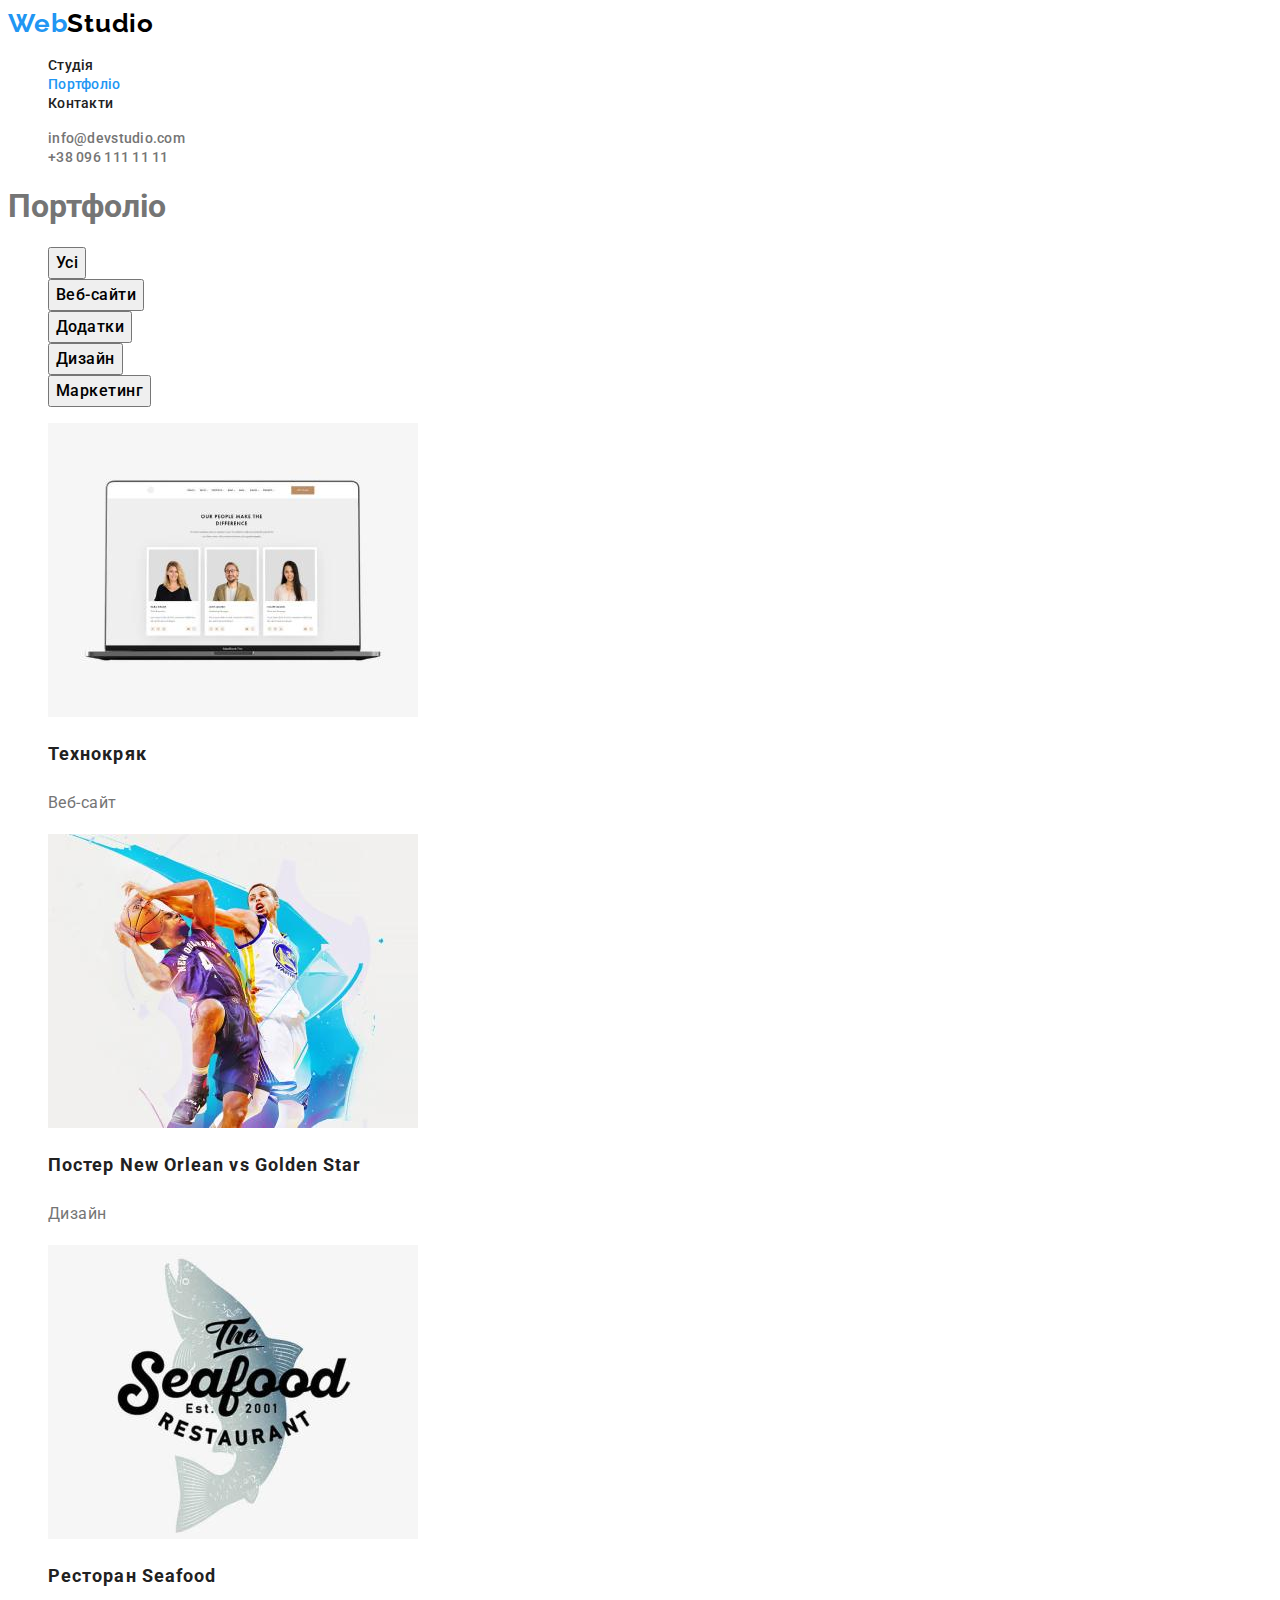
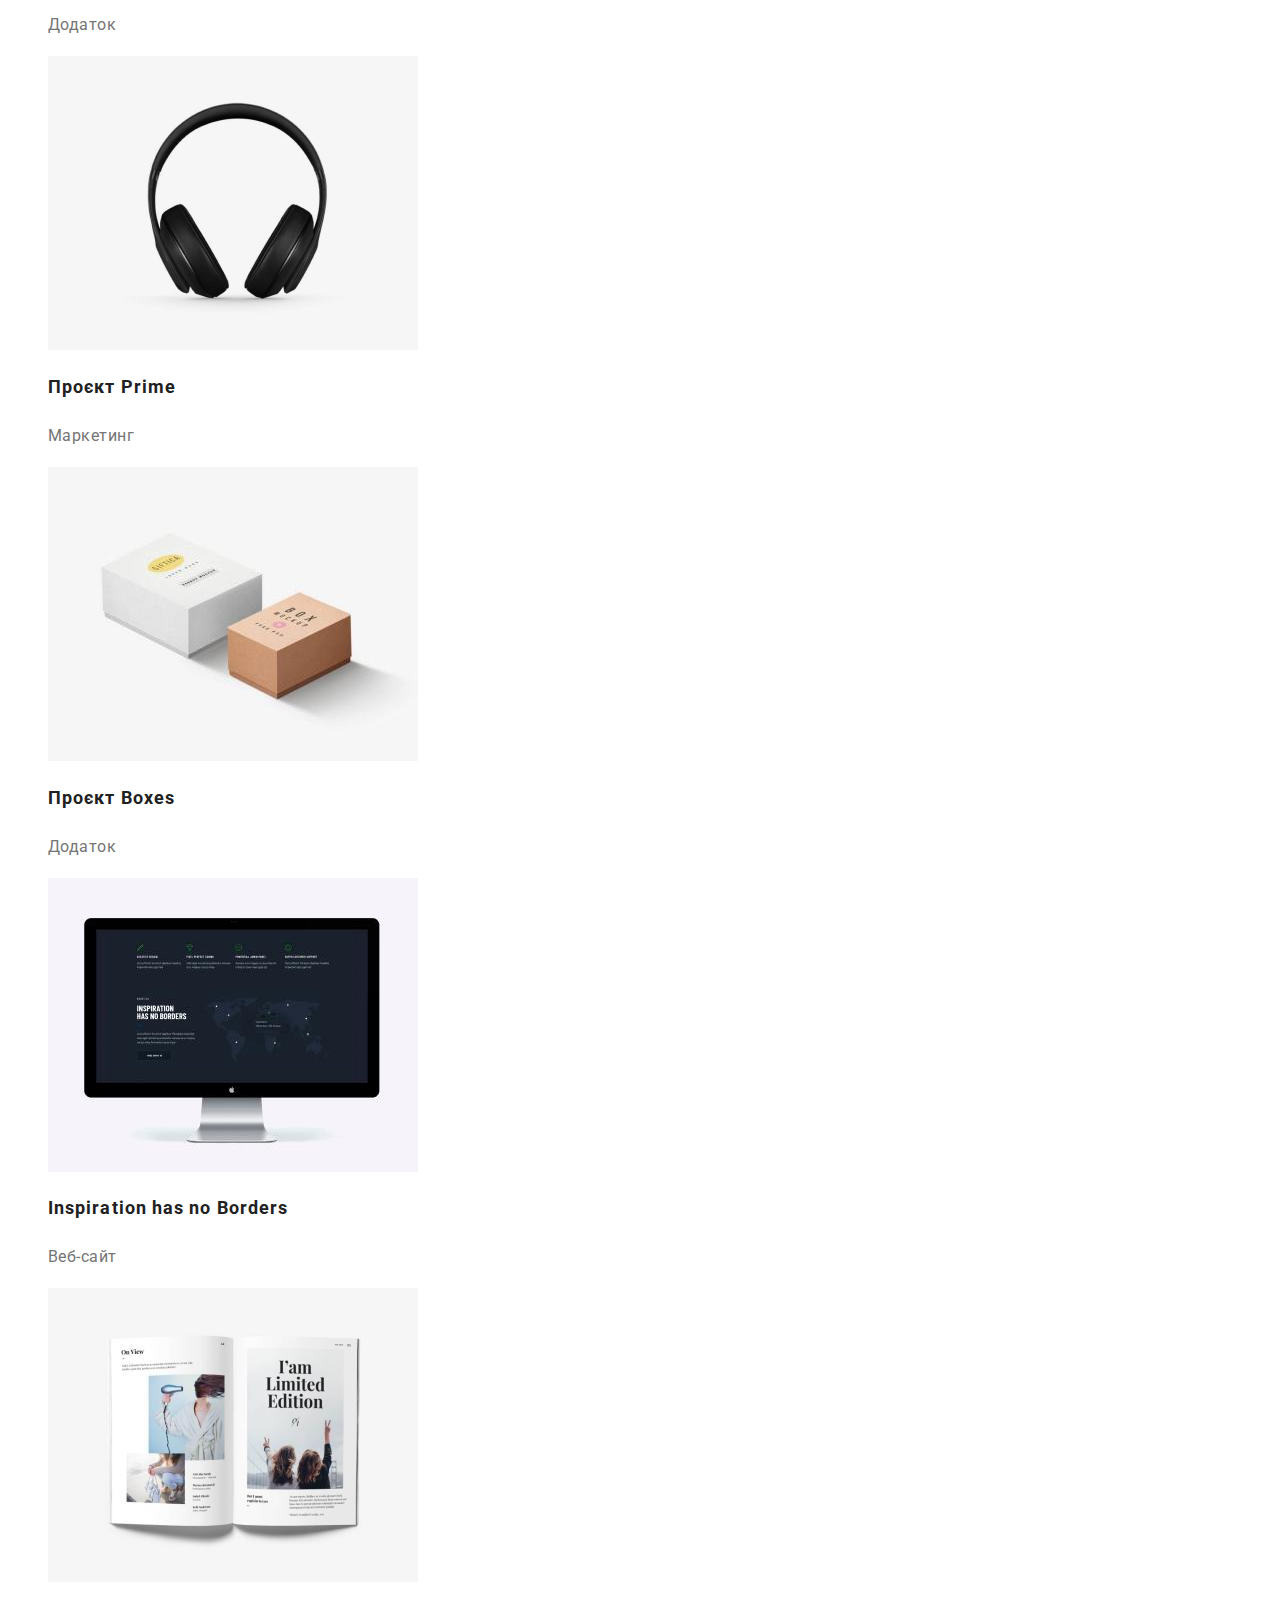
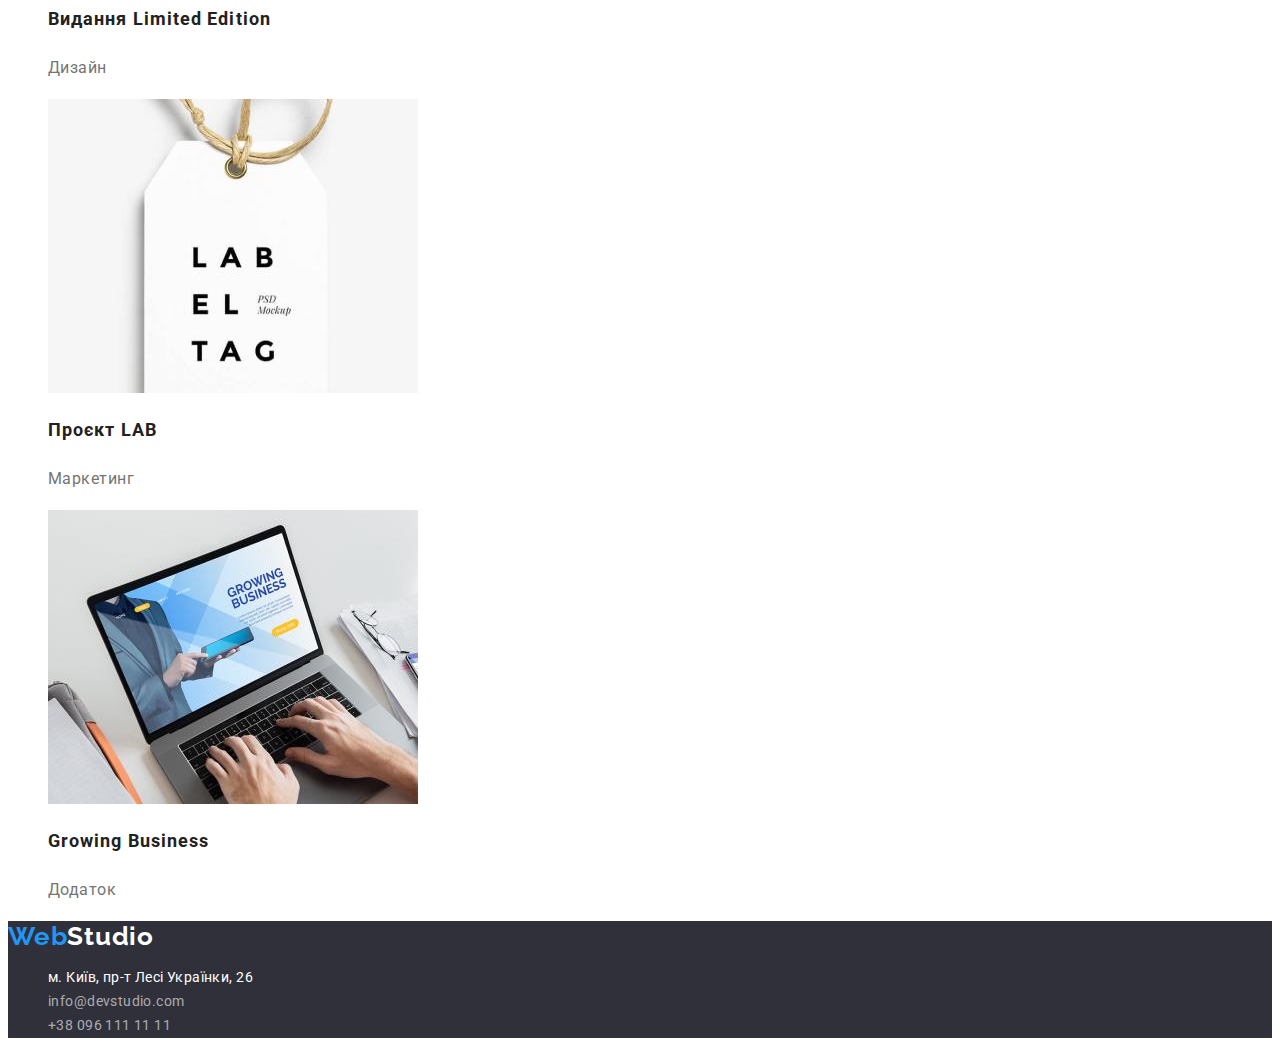
==== portfolio.html @ 22f73bad "Clone repository" ====
<!DOCTYPE html>
<html lang="uk">
  <head>
    <meta charset="UTF-8" />
    <meta http-equiv="X-UA-Compatible" content="IE=edge" />
    <meta name="viewport" content="width=device-width, initial-scale=1.0" />
    <title>Портфоліо</title>
    <link rel="stylesheet" href="./css/styles.css" />
    <link
      href="https://fonts.googleapis.com/css2?family=Raleway:wght@700&family=Roboto:wght@400;500;700;900&display=swap"
      rel="stylesheet"
    />
  </head>
  <body>
    <header>
      <a href="./index.html" class="logo">Web<span class="header-logo-ending">Studio</span> </a>
      <nav>
        <ul class="site-nav">
          <li><a href="./index.html">Студія</a></li>
          <li><a href="./portfolio.html" class="current">Портфоліо</a></li>
          <li><a href="">Контакти</a></li>
        </ul>
      </nav>
      <ul class="auth-nav">
        <li><a href="mailto:info@devstudio.com" class="button">info@devstudio.com</a></li>
        <li></li>
        <li><a href="tel:+380961111111" class="button">+38 096 111 11 11</a></li>
      </ul>
    </header>

    <main>
      <section class="section portfolio">
        <h1>Портфоліо</h1>
        <ul>
          <li>
            <button class="button" type="button">Усі</button>
          </li>
          <li>
            <button class="button" type="button">Веб-сайти</button>
          </li>
          <li>
            <button class="button" type="button">Додатки</button>
          </li>
          <li>
            <button class="button" type="button">Дизайн</button>
          </li>
          <li>
            <button class="button" type="button">Маркетинг</button>
          </li>
        </ul>
        <ul class="section-list">
          <li>
            <img
              src="./images/portfolio1.jpg"
              alt="Відкритий ноутбук з зображенням фотографій людей з описом до них"
              width="370"
              height="294"
            />
            <h2 class="title">Технокряк</h2>
            <p class="text">Веб-сайт</p>
          </li>
          <li>
            <img
              src="./images/portfolio2.jpg"
              alt="Два баскетболіста під час гри з мʼячем"
              width="370"
              height="294"
            />
            <h2 class="title">Постер <span lang="en">New Orlean vs Golden Star</span></h2>
            <p class="text">Дизайн</p>
          </li>
          <li>
            <img
              src="./images/portfolio3.jpg"
              alt="Логотип з назвою рибного ресторану"
              width="370"
              height="294"
            />
            <h2 class="title">Ресторан <span lang="en">Seafood</span></h2>
            <p class="text">Додаток</p>
          </li>
          <li>
            <img src="./images/portfolio4.jpg" alt="Студійні навушники" width="370" height="294" />
            <h2 class="title">Проєкт <span lang="en">Prime</span></h2>
            <p class="text">Маркетинг</p>
          </li>
          <li>
            <img
              src="./images/portfolio5.jpg"
              alt="Дві перпендикулярно лежачі коробки різного розміру, кольору та різними логотипами "
              width="370"
              height="294"
            />
            <h2 class="title">Проєкт <span lang="en">Boxes</span></h2>
            <p class="text">Додаток</p>
          </li>
          <li>
            <img
              src="./images/portfolio6.jpg"
              alt="Монітор з зображенням сайту"
              width="370"
              height="294"
            />
            <h2 class="title" lang="en">Inspiration has no Borders</h2>
            <p class="text">Веб-сайт</p>
          </li>
          <li>
            <img
              src="./images/portfolio7.jpg"
              alt="Відкрита книга з картиками та описом"
              width="370"
              height="294"
            />
            <h2 class="title">Видання <span lang="en">Limited Edition</span></h2>
            <p class="text">Дизайн</p>
          </li>
          <li>
            <img
              src="./images/portfolio8.jpg"
              alt="Етикетка на шнурку з назвою бренда"
              width="370"
              height="294"
            />
            <h2 class="title">Проєкт <span lang="en">LAB</span></h2>
            <p class="text">Маркетинг</p>
          </li>
          <li>
            <img
              src="./images/portfolio9.jpg"
              alt="Відкритий ноутбук за яким знаходиться людина з зображенням сайту"
              width="370"
              height="294"
            />
            <h2 class="title" lang="en">Growing Business</h2>
            <p class="text">Додаток</p>
          </li>
        </ul>
      </section>
    </main>

    <footer>
      <a href="./index.html" class="logo">Web<span class="footer-logo-ending">Studio</span></a>
      <address>
        <ul class="address-list">
          <li>
            <a href="https://goo.gl/maps/nT2pFgaQttPLfZXJ7" class="map-link"
              >м. Київ, пр-т Лесі Українки, 26</a
            >
          </li>
          <li>
            <a href="mailto:info@devstudio.com">info@devstudio.com</a>
          </li>
          <li>
            <a href="tel:+380961111111">+38 096 111 11 11</a>
          </li>
        </ul>
      </address>
    </footer>
  </body>
</html>
---- css/styles.css ----
:root{
    --primary-text-color: #757575;
    --title-text-color: #212121;
    --accent-color: #2196F3;
}

body {
    background-color: #ffffff;
    color: var(--primary-text-color);
    font-family: 'Roboto', sans-serif;
}
button {
    font-family: inherit;
    font-weight: 500;
    font-size: 16px;
    line-height: 26px;
    text-align: center;
    letter-spacing: 0.03em;
}
a {
    Text-decoration: none;
}
ul {
    list-style: none;
}

/* logo */

.logo {
    color: var(--accent-color);
    font-family: 'Raleway', sans-serif;
    font-weight: 700;
    font-size: 26px;
    line-height: 1.1923;
    letter-spacing: 0.03em;
}
.header-logo-ending{
    color: #000000;
}
.header-logo-ending:hover, .header-logo-ending:focus {
    color: var(--accent-color);
}

/* site-nav */

.site-nav a{
    color: var(--title-text-color);
    font-weight: 500;
    font-size: 14px;
    line-height: 1.1428;
    letter-spacing: 0.02em;
}
.site-nav a:hover, .site-nav a:focus{
    color: var(--accent-color);
}
.site-nav .current{
    color: var(--accent-color);
}
.auth-nav .button{
    color: var(--primary-text-color);
    font-weight: 500;
    font-size: 14px;
    line-height: 1.1428;
    letter-spacing: 0.02em;
}
.auth-nav .button:hover, .button:focus{
    color: var(--accent-color);
}

/* main */
/* hero */

.hero{
    background-color: #2F303A;
}
.hero-title{
    font-weight: 900;
    font-size: 44px;
    line-height: 1.3636;
    text-align: center;
    letter-spacing: 0.06em;
    text-transform: uppercase;
    color: #FFFFFF;
}
.hero .button{
    color: #ffffff;
    font-weight: 700;
    font-size: 16px;
    line-height: 1.875;
    display: flex;
    align-items: center;
    text-align: center;
    letter-spacing: 0.06em;

    background-color: var(--accent-color);
    cursor: pointer;
}
.hero .button:hover,
.hero .button:focus{
    background-color: #188CE8;
}
.section-title{
    font-weight: 700;
    font-size: 36px;
    line-height: 1.1666;
    text-align: center;
    letter-spacing: 0.03em;
    color: var(--title-text-color);
}
.peculiarities .title{
    font-weight: 700;
    font-size: 14px;
    line-height: 1.1428;
    letter-spacing: 0.03em;
    text-transform: uppercase;
    color: var(--title-text-color);
}
.peculiarities .text{
    font-size: 14px;
    line-height: 1.7142;
    letter-spacing: 0.03em;
}
.team{
    background-color: #F5F4FA;
}
.team .title{
    font-weight: 500;
    font-size: 16px;
    line-height: 1.1875;
    letter-spacing: 0.03em;
    color: var(--title-text-color);
}
.team .text{
    font-size: 16px;
    line-height: 1.1875;
    letter-spacing: 0.03em;
}

/* footer */

footer{
    background-color: #2F303A;
}

/* logo */

.footer-logo-ending{
    color: #ffffff;
}
.footer-logo-ending:hover, .footer-logo-ending:focus {
    color: var(--accent-color);
}

/* address */

.address-list{
    font-weight: 400;
    font-size: 14px;
    line-height: 1.7142;
    letter-spacing: 0.03em;
    font-style: normal;
}
.address-list a{
    color: rgba(255, 255, 255, 0.6);
}
.address-list a:hover, .address-list a:focus{
    color: var(--accent-color);
}
.address-list .map-link{
    color: #ffffff;
}

/* portfolio.html */
/* main */

.portfolio .button:hover,
.portfolio .button:focus {
    color: #ffffff;
    background-color: var(--accent-color);
    cursor: pointer;
}
.portfolio .title{
    font-weight: 700;
    font-size: 18px;
    line-height: 2;
    letter-spacing: 0.06em;
    color: var(--title-text-color);
}
.portfolio .text{
    font-size: 16px;
    line-height: 1.875;
    letter-spacing: 0.03em;
}
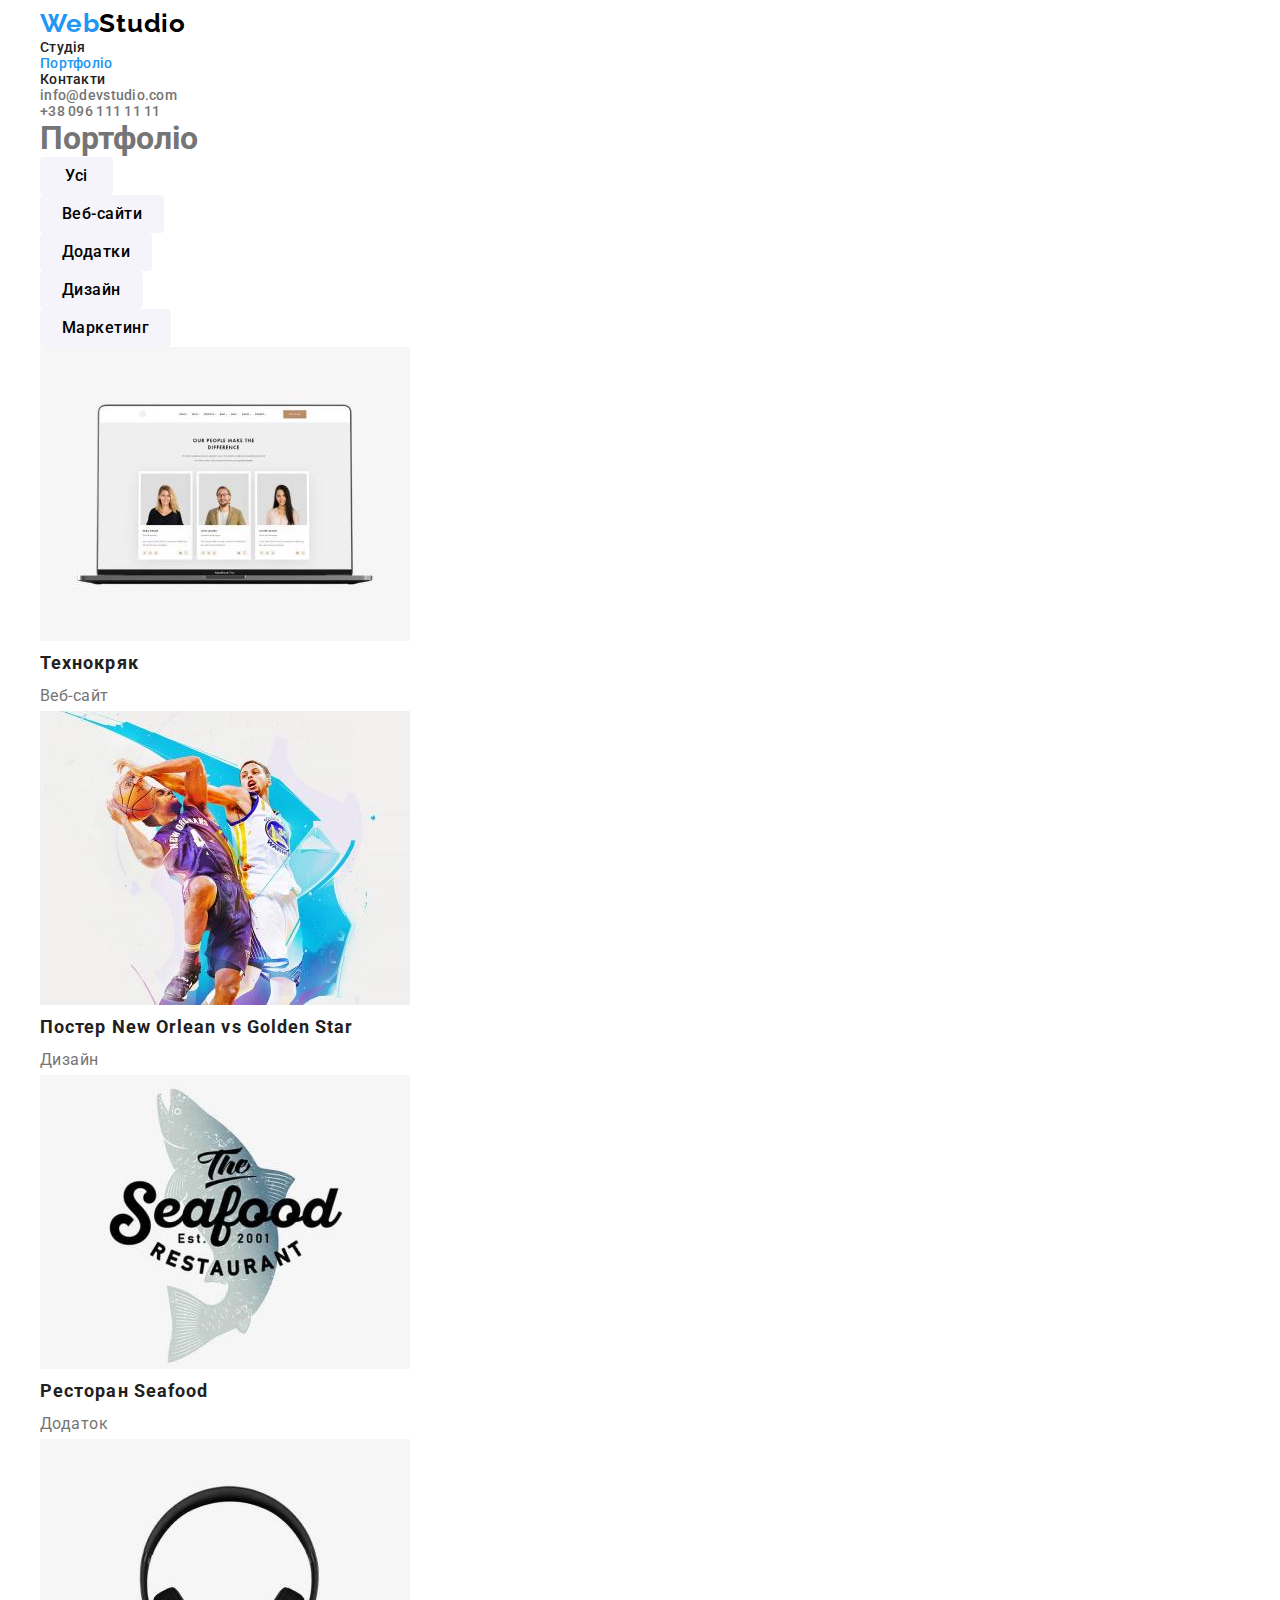
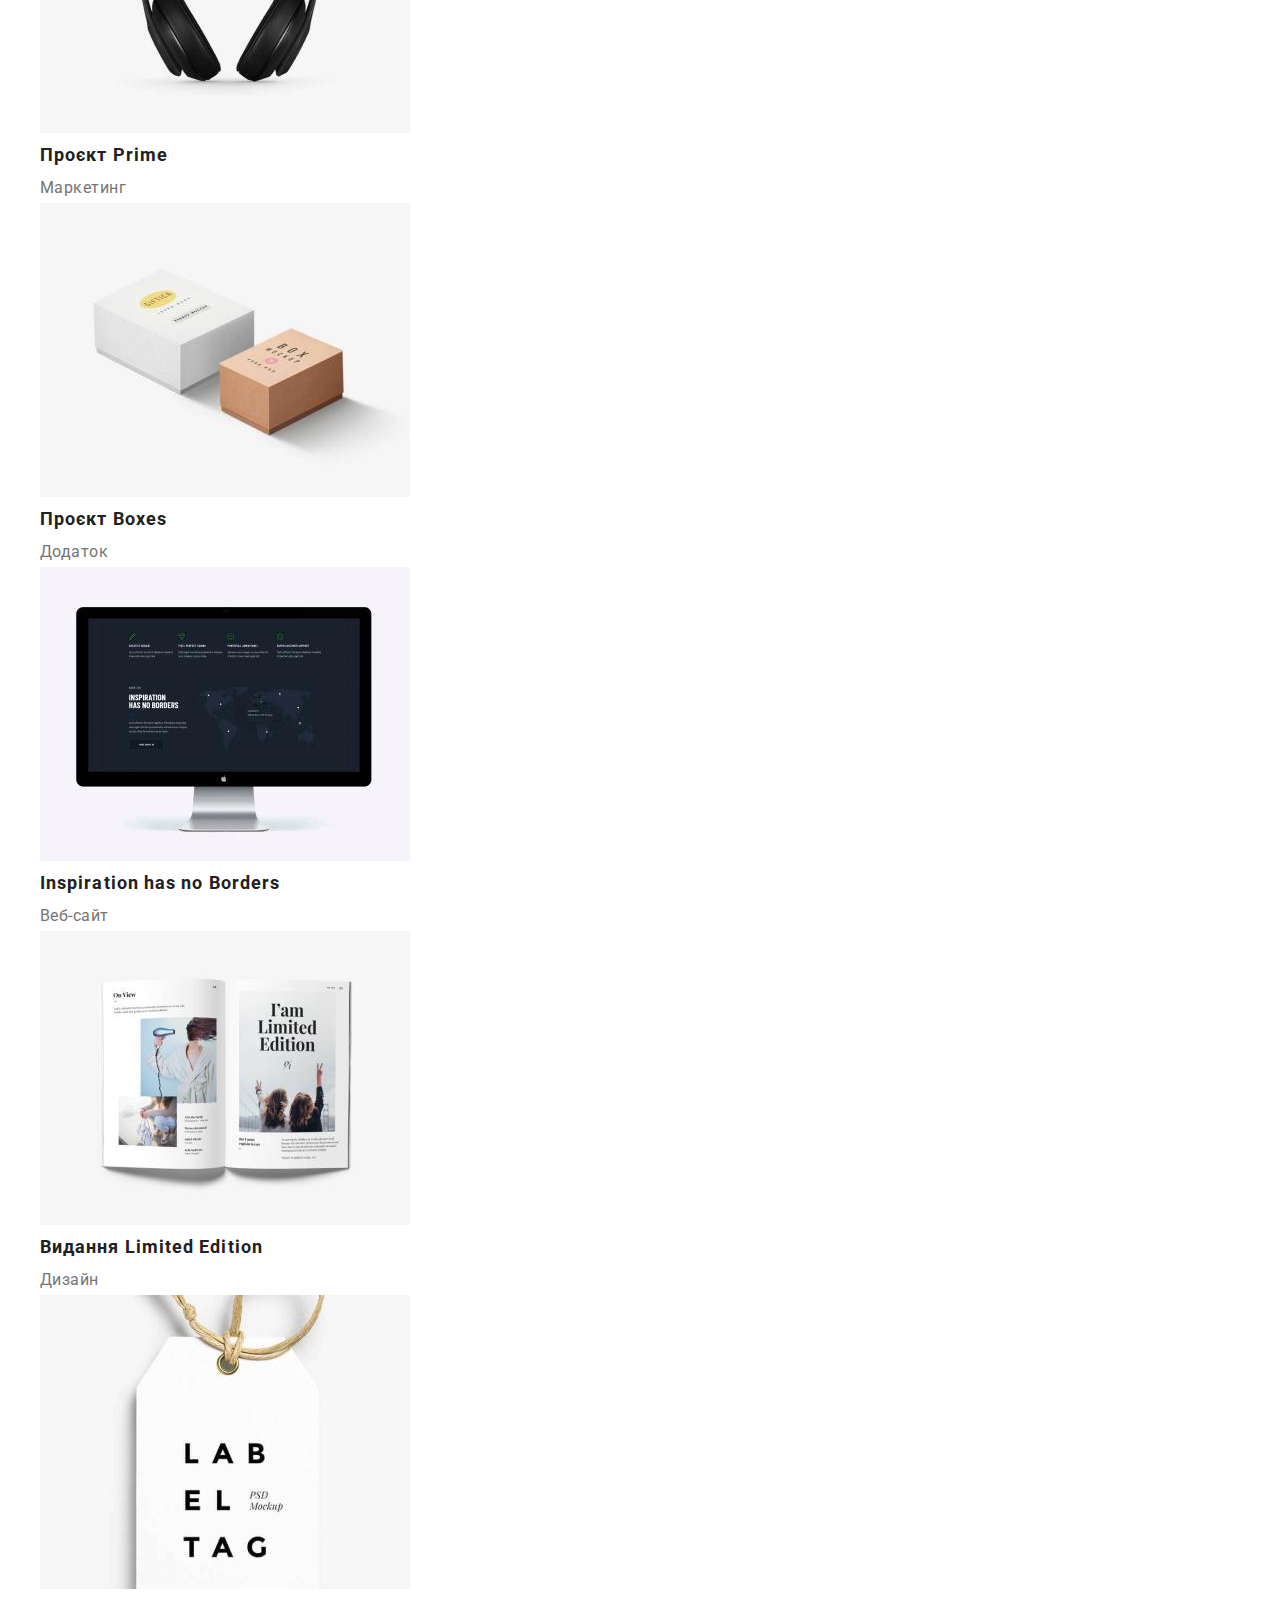
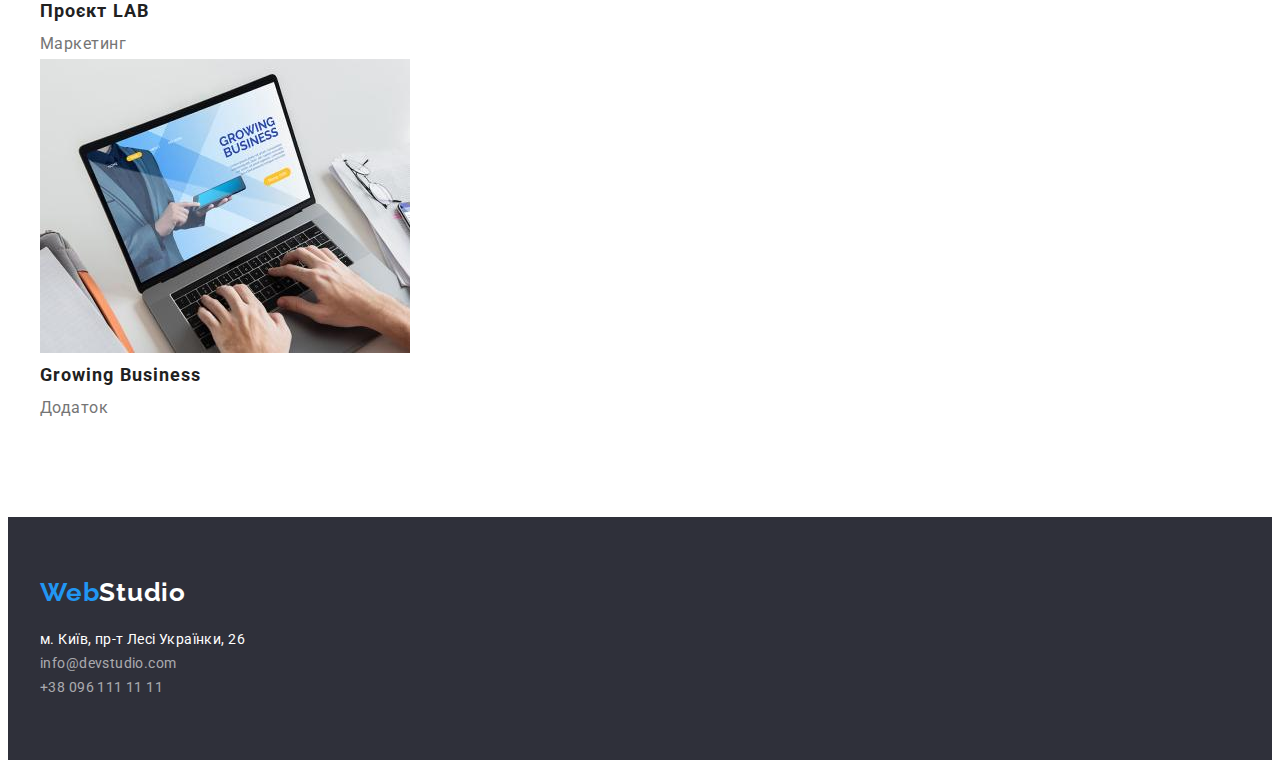
==== commit 7da40856: "Adding padding and margin for elements" ====
--- a/portfolio.html
+++ b/portfolio.html
@@ -5,156 +5,174 @@
     <meta http-equiv="X-UA-Compatible" content="IE=edge" />
     <meta name="viewport" content="width=device-width, initial-scale=1.0" />
     <title>Портфоліо</title>
-    <link rel="stylesheet" href="./css/styles.css" />
     <link
       href="https://fonts.googleapis.com/css2?family=Raleway:wght@700&family=Roboto:wght@400;500;700;900&display=swap"
       rel="stylesheet"
     />
+    <link
+      rel="stylesheet"
+      href="https://cdnjs.cloudflare.com/ajax/libs/modern-normalize/1.1.0/modern-normalize.min.css"
+      integrity="sha512-wpPYUAdjBVSE4KJnH1VR1HeZfpl1ub8YT/NKx4PuQ5NmX2tKuGu6U/JRp5y+Y8XG2tV+wKQpNHVUX03MfMFn9Q=="
+      crossorigin="anonymous"
+      referrerpolicy="no-referrer"
+    />
+    <link rel="stylesheet" href="./css/styles.css" />
   </head>
   <body>
     <header>
-      <a href="./index.html" class="logo">Web<span class="header-logo-ending">Studio</span> </a>
-      <nav>
-        <ul class="site-nav">
-          <li><a href="./index.html">Студія</a></li>
-          <li><a href="./portfolio.html" class="current">Портфоліо</a></li>
-          <li><a href="">Контакти</a></li>
+      <div class="container">
+        <a href="./index.html" class="logo">Web<span class="header-logo-ending">Studio</span> </a>
+        <nav>
+          <ul class="site-nav">
+            <li><a href="./index.html">Студія</a></li>
+            <li><a href="./portfolio.html" class="current">Портфоліо</a></li>
+            <li><a href="">Контакти</a></li>
+          </ul>
+        </nav>
+        <ul class="auth-nav">
+          <li><a href="mailto:info@devstudio.com" class="button">info@devstudio.com</a></li>
+          <li></li>
+          <li><a href="tel:+380961111111" class="button">+38 096 111 11 11</a></li>
         </ul>
-      </nav>
-      <ul class="auth-nav">
-        <li><a href="mailto:info@devstudio.com" class="button">info@devstudio.com</a></li>
-        <li></li>
-        <li><a href="tel:+380961111111" class="button">+38 096 111 11 11</a></li>
-      </ul>
+      </div>
     </header>
 
     <main>
       <section class="section portfolio">
-        <h1>Портфоліо</h1>
-        <ul>
-          <li>
-            <button class="button" type="button">Усі</button>
-          </li>
-          <li>
-            <button class="button" type="button">Веб-сайти</button>
-          </li>
-          <li>
-            <button class="button" type="button">Додатки</button>
-          </li>
-          <li>
-            <button class="button" type="button">Дизайн</button>
-          </li>
-          <li>
-            <button class="button" type="button">Маркетинг</button>
-          </li>
-        </ul>
-        <ul class="section-list">
-          <li>
-            <img
-              src="./images/portfolio1.jpg"
-              alt="Відкритий ноутбук з зображенням фотографій людей з описом до них"
-              width="370"
-              height="294"
-            />
-            <h2 class="title">Технокряк</h2>
-            <p class="text">Веб-сайт</p>
-          </li>
-          <li>
-            <img
-              src="./images/portfolio2.jpg"
-              alt="Два баскетболіста під час гри з мʼячем"
-              width="370"
-              height="294"
-            />
-            <h2 class="title">Постер <span lang="en">New Orlean vs Golden Star</span></h2>
-            <p class="text">Дизайн</p>
-          </li>
-          <li>
-            <img
-              src="./images/portfolio3.jpg"
-              alt="Логотип з назвою рибного ресторану"
-              width="370"
-              height="294"
-            />
-            <h2 class="title">Ресторан <span lang="en">Seafood</span></h2>
-            <p class="text">Додаток</p>
-          </li>
-          <li>
-            <img src="./images/portfolio4.jpg" alt="Студійні навушники" width="370" height="294" />
-            <h2 class="title">Проєкт <span lang="en">Prime</span></h2>
-            <p class="text">Маркетинг</p>
-          </li>
-          <li>
-            <img
-              src="./images/portfolio5.jpg"
-              alt="Дві перпендикулярно лежачі коробки різного розміру, кольору та різними логотипами "
-              width="370"
-              height="294"
-            />
-            <h2 class="title">Проєкт <span lang="en">Boxes</span></h2>
-            <p class="text">Додаток</p>
-          </li>
-          <li>
-            <img
-              src="./images/portfolio6.jpg"
-              alt="Монітор з зображенням сайту"
-              width="370"
-              height="294"
-            />
-            <h2 class="title" lang="en">Inspiration has no Borders</h2>
-            <p class="text">Веб-сайт</p>
-          </li>
-          <li>
-            <img
-              src="./images/portfolio7.jpg"
-              alt="Відкрита книга з картиками та описом"
-              width="370"
-              height="294"
-            />
-            <h2 class="title">Видання <span lang="en">Limited Edition</span></h2>
-            <p class="text">Дизайн</p>
-          </li>
-          <li>
-            <img
-              src="./images/portfolio8.jpg"
-              alt="Етикетка на шнурку з назвою бренда"
-              width="370"
-              height="294"
-            />
-            <h2 class="title">Проєкт <span lang="en">LAB</span></h2>
-            <p class="text">Маркетинг</p>
-          </li>
-          <li>
-            <img
-              src="./images/portfolio9.jpg"
-              alt="Відкритий ноутбук за яким знаходиться людина з зображенням сайту"
-              width="370"
-              height="294"
-            />
-            <h2 class="title" lang="en">Growing Business</h2>
-            <p class="text">Додаток</p>
-          </li>
-        </ul>
+        <div class="container">
+          <h1>Портфоліо</h1>
+          <ul>
+            <li>
+              <button class="button" type="button">Усі</button>
+            </li>
+            <li>
+              <button class="button" type="button">Веб-сайти</button>
+            </li>
+            <li>
+              <button class="button" type="button">Додатки</button>
+            </li>
+            <li>
+              <button class="button" type="button">Дизайн</button>
+            </li>
+            <li>
+              <button class="button" type="button">Маркетинг</button>
+            </li>
+          </ul>
+          <ul class="section-list">
+            <li>
+              <img
+                src="./images/portfolio1.jpg"
+                alt="Відкритий ноутбук з зображенням фотографій людей з описом до них"
+                width="370"
+                height="294"
+              />
+              <h2 class="title">Технокряк</h2>
+              <p class="text">Веб-сайт</p>
+            </li>
+            <li>
+              <img
+                src="./images/portfolio2.jpg"
+                alt="Два баскетболіста під час гри з мʼячем"
+                width="370"
+                height="294"
+              />
+              <h2 class="title">Постер <span lang="en">New Orlean vs Golden Star</span></h2>
+              <p class="text">Дизайн</p>
+            </li>
+            <li>
+              <img
+                src="./images/portfolio3.jpg"
+                alt="Логотип з назвою рибного ресторану"
+                width="370"
+                height="294"
+              />
+              <h2 class="title">Ресторан <span lang="en">Seafood</span></h2>
+              <p class="text">Додаток</p>
+            </li>
+            <li>
+              <img
+                src="./images/portfolio4.jpg"
+                alt="Студійні навушники"
+                width="370"
+                height="294"
+              />
+              <h2 class="title">Проєкт <span lang="en">Prime</span></h2>
+              <p class="text">Маркетинг</p>
+            </li>
+            <li>
+              <img
+                src="./images/portfolio5.jpg"
+                alt="Дві перпендикулярно лежачі коробки різного розміру, кольору та різними логотипами "
+                width="370"
+                height="294"
+              />
+              <h2 class="title">Проєкт <span lang="en">Boxes</span></h2>
+              <p class="text">Додаток</p>
+            </li>
+            <li>
+              <img
+                src="./images/portfolio6.jpg"
+                alt="Монітор з зображенням сайту"
+                width="370"
+                height="294"
+              />
+              <h2 class="title" lang="en">Inspiration has no Borders</h2>
+              <p class="text">Веб-сайт</p>
+            </li>
+            <li>
+              <img
+                src="./images/portfolio7.jpg"
+                alt="Відкрита книга з картиками та описом"
+                width="370"
+                height="294"
+              />
+              <h2 class="title">Видання <span lang="en">Limited Edition</span></h2>
+              <p class="text">Дизайн</p>
+            </li>
+            <li>
+              <img
+                src="./images/portfolio8.jpg"
+                alt="Етикетка на шнурку з назвою бренда"
+                width="370"
+                height="294"
+              />
+              <h2 class="title">Проєкт <span lang="en">LAB</span></h2>
+              <p class="text">Маркетинг</p>
+            </li>
+            <li>
+              <img
+                src="./images/portfolio9.jpg"
+                alt="Відкритий ноутбук за яким знаходиться людина з зображенням сайту"
+                width="370"
+                height="294"
+              />
+              <h2 class="title" lang="en">Growing Business</h2>
+              <p class="text">Додаток</p>
+            </li>
+          </ul>
+        </div>
       </section>
     </main>
 
     <footer>
-      <a href="./index.html" class="logo">Web<span class="footer-logo-ending">Studio</span></a>
-      <address>
-        <ul class="address-list">
-          <li>
-            <a href="https://goo.gl/maps/nT2pFgaQttPLfZXJ7" class="map-link"
-              >м. Київ, пр-т Лесі Українки, 26</a
-            >
-          </li>
-          <li>
-            <a href="mailto:info@devstudio.com">info@devstudio.com</a>
-          </li>
-          <li>
-            <a href="tel:+380961111111">+38 096 111 11 11</a>
-          </li>
-        </ul>
-      </address>
+      <div class="container footer">
+        <a href="./index.html" class="logo">Web<span class="footer-logo-ending">Studio</span></a>
+        <address>
+          <ul class="address-list">
+            <li>
+              <a href="https://goo.gl/maps/nT2pFgaQttPLfZXJ7" class="map-link"
+                >м. Київ, пр-т Лесі Українки, 26</a
+              >
+            </li>
+            <li>
+              <a href="mailto:info@devstudio.com">info@devstudio.com</a>
+            </li>
+            <li>
+              <a href="tel:+380961111111">+38 096 111 11 11</a>
+            </li>
+          </ul>
+        </address>
+      </div>
     </footer>
   </body>
 </html>
--- a/css/styles.css
+++ b/css/styles.css
@@ -1,193 +1,245 @@
-:root{
-    --primary-text-color: #757575;
-    --title-text-color: #212121;
-    --accent-color: #2196F3;
+:root {
+  --primary-text-color: #757575;
+  --title-text-color: #212121;
+  --accent-color: #2196f3;
 }
 
 body {
-    background-color: #ffffff;
-    color: var(--primary-text-color);
-    font-family: 'Roboto', sans-serif;
+  background-color: #ffffff;
+  color: var(--primary-text-color);
+  font-family: 'Roboto', sans-serif;
 }
 button {
-    font-family: inherit;
-    font-weight: 500;
-    font-size: 16px;
-    line-height: 26px;
-    text-align: center;
-    letter-spacing: 0.03em;
+  font-family: inherit;
+  font-weight: 500;
+  font-size: 16px;
+  line-height: 1.625;
+  text-align: center;
+  letter-spacing: 0.03em;
+  min-width: 73px;
+  border: 0;
+  border-radius: 4px;
+  background-color: #f5f4fa;
+}
+h1,
+h2,
+h3,
+h4,
+h5,
+h6,
+p {
+  margin: 0;
 }
 a {
-    Text-decoration: none;
+  text-decoration: none;
+  display: block;
 }
 ul {
-    list-style: none;
-}
-
-/* logo */
+  list-style: none;
+  margin: 0;
+  display: block;
+  padding: 0;
+}
+.container {
+  width: 1200px;
+  margin-left: auto;
+  margin-right: auto;
+  padding-left: 15px;
+  padding-right: 15px;
+}
+
+/* --------------------------logo-------------------------- */
 
 .logo {
-    color: var(--accent-color);
-    font-family: 'Raleway', sans-serif;
-    font-weight: 700;
-    font-size: 26px;
-    line-height: 1.1923;
-    letter-spacing: 0.03em;
-}
-.header-logo-ending{
-    color: #000000;
-}
-.header-logo-ending:hover, .header-logo-ending:focus {
-    color: var(--accent-color);
-}
-
-/* site-nav */
-
-.site-nav a{
-    color: var(--title-text-color);
-    font-weight: 500;
-    font-size: 14px;
-    line-height: 1.1428;
-    letter-spacing: 0.02em;
-}
-.site-nav a:hover, .site-nav a:focus{
-    color: var(--accent-color);
-}
-.site-nav .current{
-    color: var(--accent-color);
-}
-.auth-nav .button{
-    color: var(--primary-text-color);
-    font-weight: 500;
-    font-size: 14px;
-    line-height: 1.1428;
-    letter-spacing: 0.02em;
-}
-.auth-nav .button:hover, .button:focus{
-    color: var(--accent-color);
-}
-
-/* main */
-/* hero */
-
-.hero{
-    background-color: #2F303A;
-}
-.hero-title{
-    font-weight: 900;
-    font-size: 44px;
-    line-height: 1.3636;
-    text-align: center;
-    letter-spacing: 0.06em;
-    text-transform: uppercase;
-    color: #FFFFFF;
-}
-.hero .button{
-    color: #ffffff;
-    font-weight: 700;
-    font-size: 16px;
-    line-height: 1.875;
-    display: flex;
-    align-items: center;
-    text-align: center;
-    letter-spacing: 0.06em;
-
-    background-color: var(--accent-color);
-    cursor: pointer;
+  color: var(--accent-color);
+  font-family: 'Raleway', sans-serif;
+  font-weight: 700;
+  font-size: 26px;
+  line-height: 1.1923;
+  letter-spacing: 0.03em;
+}
+.header-logo-ending {
+  color: #000000;
+}
+.header-logo-ending:hover,
+.header-logo-ending:focus {
+  color: var(--accent-color);
+}
+
+/* --------------------------site-nav-------------------------- */
+
+.site-nav a {
+  color: var(--title-text-color);
+  font-weight: 500;
+  font-size: 14px;
+  line-height: 1.1428;
+  letter-spacing: 0.02em;
+}
+.site-nav a:hover,
+.site-nav a:focus {
+  color: var(--accent-color);
+}
+.site-nav .current {
+  color: var(--accent-color);
+}
+.auth-nav .button {
+  color: var(--primary-text-color);
+  font-weight: 500;
+  font-size: 14px;
+  line-height: 1.1428;
+  letter-spacing: 0.02em;
+}
+.auth-nav .button:hover,
+.button:focus {
+  color: var(--accent-color);
+}
+
+/* --------------------------main-------------------------- */
+/* --------------------------hero-------------------------- */
+
+.hero {
+  background-color: #2f303a;
+
+  margin-bottom: 94px;
+}
+.hero-title {
+  font-weight: 900;
+  font-size: 44px;
+  line-height: 1.3636;
+  text-align: center;
+  letter-spacing: 0.06em;
+  text-transform: uppercase;
+  color: #ffffff;
+
+  padding-top: 200px;
+  padding-bottom: 32px;
+}
+.hero .button {
+  color: #ffffff;
+  font-weight: 700;
+  font-size: 16px;
+  line-height: 1.875;
+  /* display: flex; */
+  align-items: center;
+  text-align: center;
+  letter-spacing: 0.06em;
+  background-color: var(--accent-color);
+  cursor: pointer;
+
+  padding: 10px 32px;
+  margin-bottom: 198px;
 }
 .hero .button:hover,
-.hero .button:focus{
-    background-color: #188CE8;
-}
-.section-title{
-    font-weight: 700;
-    font-size: 36px;
-    line-height: 1.1666;
-    text-align: center;
-    letter-spacing: 0.03em;
-    color: var(--title-text-color);
-}
-.peculiarities .title{
-    font-weight: 700;
-    font-size: 14px;
-    line-height: 1.1428;
-    letter-spacing: 0.03em;
-    text-transform: uppercase;
-    color: var(--title-text-color);
-}
-.peculiarities .text{
-    font-size: 14px;
-    line-height: 1.7142;
-    letter-spacing: 0.03em;
-}
-.team{
-    background-color: #F5F4FA;
-}
-.team .title{
-    font-weight: 500;
-    font-size: 16px;
-    line-height: 1.1875;
-    letter-spacing: 0.03em;
-    color: var(--title-text-color);
-}
-.team .text{
-    font-size: 16px;
-    line-height: 1.1875;
-    letter-spacing: 0.03em;
-}
-
-/* footer */
-
-footer{
-    background-color: #2F303A;
-}
-
-/* logo */
-
-.footer-logo-ending{
-    color: #ffffff;
-}
-.footer-logo-ending:hover, .footer-logo-ending:focus {
-    color: var(--accent-color);
-}
-
-/* address */
-
-.address-list{
-    font-weight: 400;
-    font-size: 14px;
-    line-height: 1.7142;
-    letter-spacing: 0.03em;
-    font-style: normal;
-}
-.address-list a{
-    color: rgba(255, 255, 255, 0.6);
-}
-.address-list a:hover, .address-list a:focus{
-    color: var(--accent-color);
-}
-.address-list .map-link{
-    color: #ffffff;
-}
-
-/* portfolio.html */
-/* main */
-
+.hero .button:focus {
+  background-color: #188ce8;
+}
+.section-title {
+  font-weight: 700;
+  font-size: 36px;
+  line-height: 1.1666;
+  text-align: center;
+  letter-spacing: 0.03em;
+  color: var(--title-text-color);
+
+  margin-bottom: 50px;
+}
+.section-list {
+  padding-bottom: 94px;
+}
+.peculiarities .title {
+  font-weight: 700;
+  font-size: 14px;
+  line-height: 1.1428;
+  letter-spacing: 0.03em;
+  text-transform: uppercase;
+  color: var(--title-text-color);
+}
+.peculiarities .text {
+  font-size: 14px;
+  line-height: 1.7142;
+  letter-spacing: 0.03em;
+}
+.team {
+  background-color: #f5f4fa;
+}
+.team .section-title {
+  padding-top: 94px;
+}
+.team .title {
+  font-weight: 500;
+  font-size: 16px;
+  line-height: 1.1875;
+  letter-spacing: 0.03em;
+  color: var(--title-text-color);
+}
+.team .text {
+  font-size: 16px;
+  line-height: 1.1875;
+  letter-spacing: 0.03em;
+}
+
+/* --------------------------footer-------------------------- */
+
+footer {
+  background-color: #2f303a;
+}
+
+/* --------------------------footer logo-------------------------- */
+
+.footer .logo {
+  padding-top: 60px;
+  margin-bottom: 20px;
+}
+.footer-logo-ending {
+  color: #ffffff;
+}
+.footer-logo-ending:hover,
+.footer-logo-ending:focus {
+  color: var(--accent-color);
+}
+
+/* --------------------------address-------------------------- */
+
+.address-list {
+  font-weight: 400;
+  font-size: 14px;
+  line-height: 1.7142;
+  letter-spacing: 0.03em;
+  font-style: normal;
+
+  padding-bottom: 60px;
+}
+.address-list a {
+  color: rgba(255, 255, 255, 0.6);
+}
+.address-list a:hover,
+.address-list a:focus {
+  color: var(--accent-color);
+}
+.address-list .map-link {
+  color: #ffffff;
+}
+
+/* --------------------------portfolio.html-------------------------- */
+/* --------------------------main portfolio-------------------------- */
+.portfolio .button {
+  padding: 6px 22px;
+}
 .portfolio .button:hover,
 .portfolio .button:focus {
-    color: #ffffff;
-    background-color: var(--accent-color);
-    cursor: pointer;
-}
-.portfolio .title{
-    font-weight: 700;
-    font-size: 18px;
-    line-height: 2;
-    letter-spacing: 0.06em;
-    color: var(--title-text-color);
-}
-.portfolio .text{
-    font-size: 16px;
-    line-height: 1.875;
-    letter-spacing: 0.03em;
-}+  color: #ffffff;
+  background-color: var(--accent-color);
+  cursor: pointer;
+}
+.portfolio .title {
+  font-weight: 700;
+  font-size: 18px;
+  line-height: 2;
+  letter-spacing: 0.06em;
+  color: var(--title-text-color);
+}
+.portfolio .text {
+  font-size: 16px;
+  line-height: 1.875;
+  letter-spacing: 0.03em;
+}
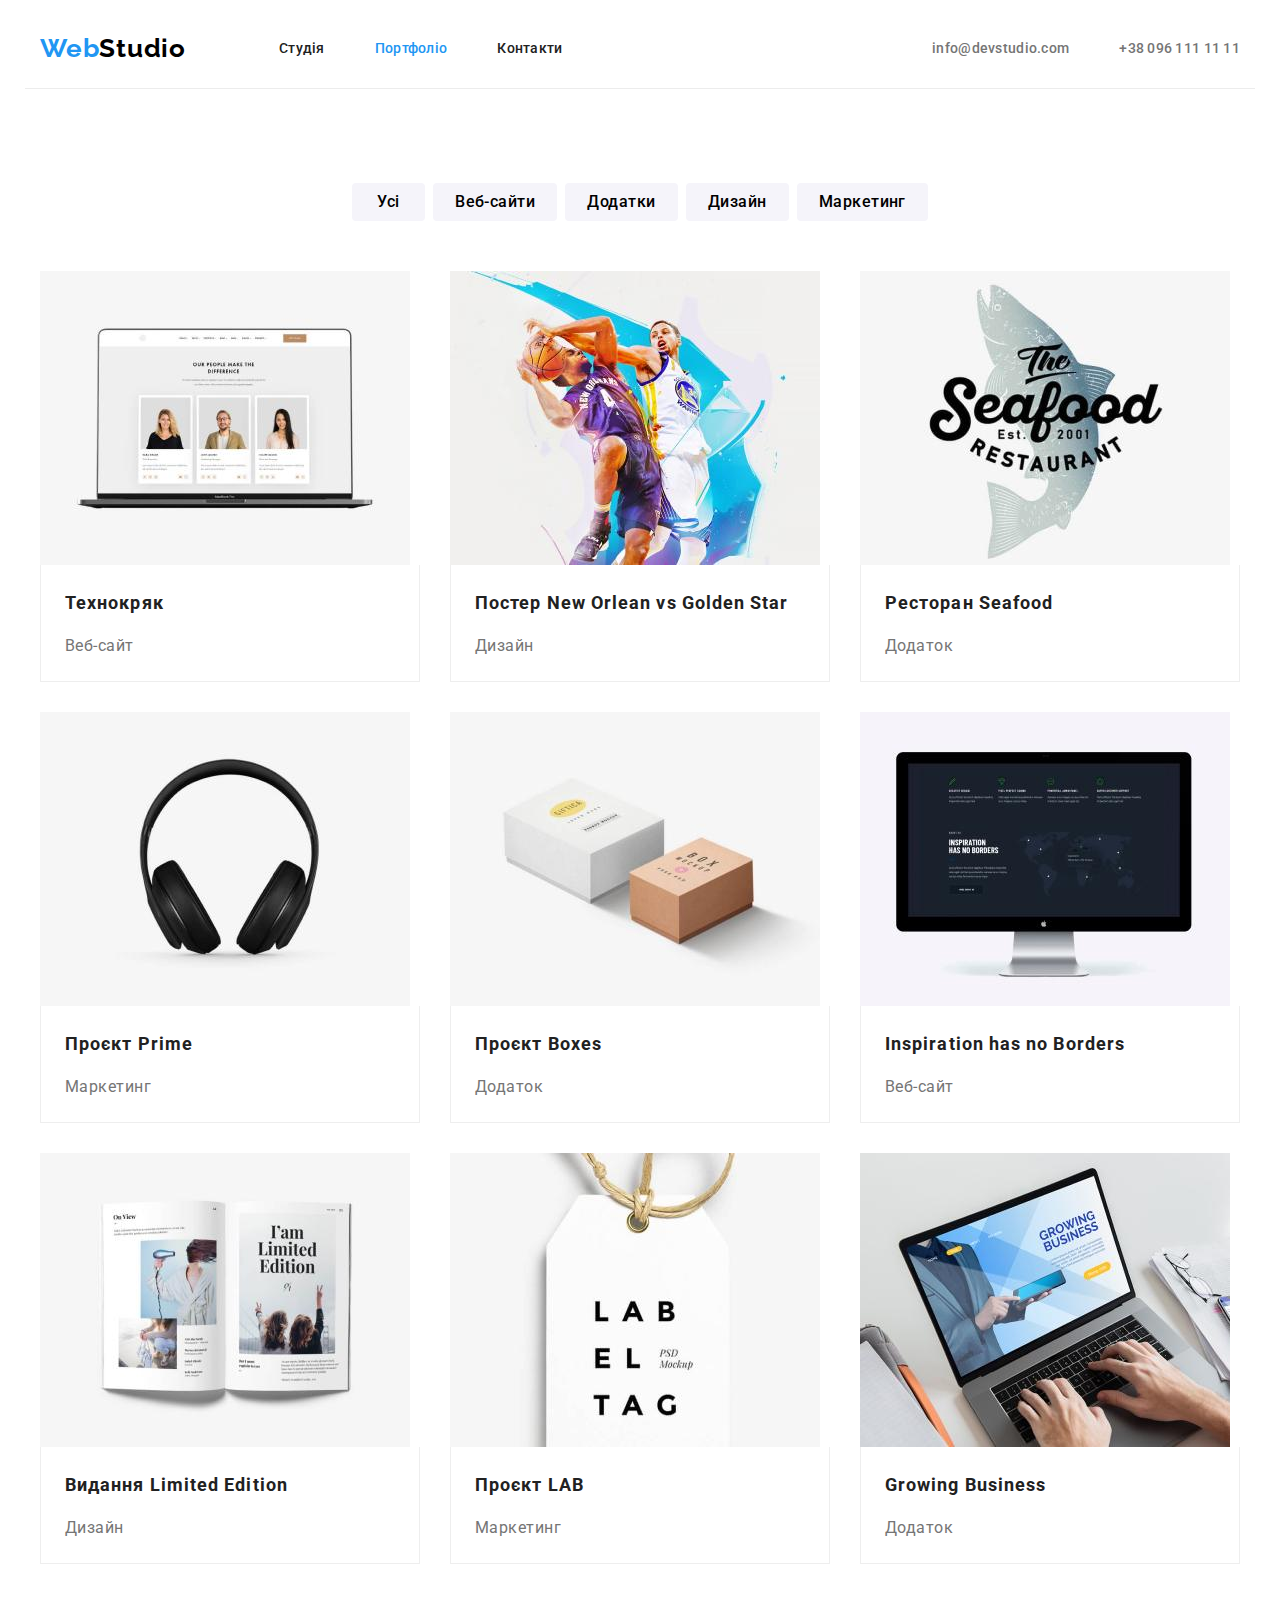
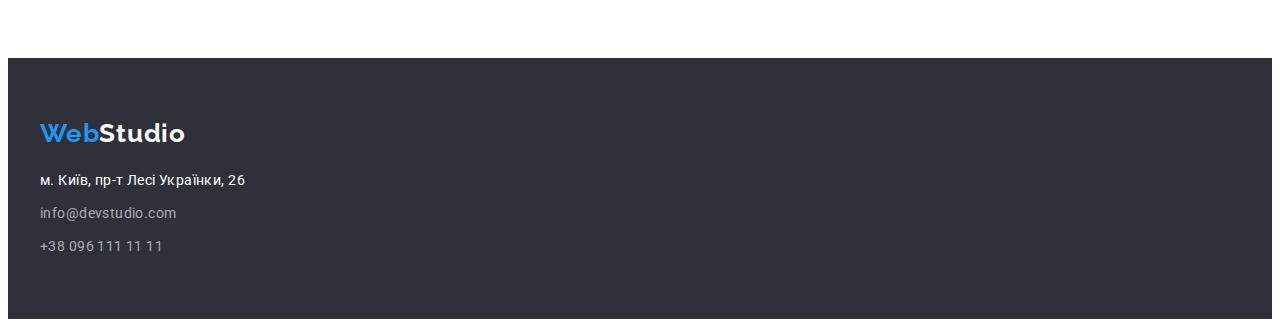
==== commit 334f7ef0: "Complete homework #3" ====
--- a/portfolio.html
+++ b/portfolio.html
@@ -20,19 +20,20 @@
   </head>
   <body>
     <header>
-      <div class="container">
+      <div class="container header">
         <a href="./index.html" class="logo">Web<span class="header-logo-ending">Studio</span> </a>
         <nav>
           <ul class="site-nav">
-            <li><a href="./index.html">Студія</a></li>
-            <li><a href="./portfolio.html" class="current">Портфоліо</a></li>
-            <li><a href="">Контакти</a></li>
+            <li class="item"><a href="./index.html">Студія</a></li>
+            <li class="item"><a href="./portfolio.html" class="current">Портфоліо</a></li>
+            <li class="item"><a href="">Контакти</a></li>
           </ul>
         </nav>
         <ul class="auth-nav">
-          <li><a href="mailto:info@devstudio.com" class="button">info@devstudio.com</a></li>
-          <li></li>
-          <li><a href="tel:+380961111111" class="button">+38 096 111 11 11</a></li>
+          <li class="item">
+            <a href="mailto:info@devstudio.com" class="button">info@devstudio.com</a>
+          </li>
+          <li class="item"><a href="tel:+380961111111" class="button">+38 096 111 11 11</a></li>
         </ul>
       </div>
     </header>
@@ -40,8 +41,8 @@
     <main>
       <section class="section portfolio">
         <div class="container">
-          <h1>Портфоліо</h1>
-          <ul>
+          <h1 class="visually-hidden">Портфоліо</h1>
+          <ul class="portfolio-list">
             <li>
               <button class="button" type="button">Усі</button>
             </li>
@@ -58,96 +59,132 @@
               <button class="button" type="button">Маркетинг</button>
             </li>
           </ul>
-          <ul class="section-list">
-            <li>
-              <img
-                src="./images/portfolio1.jpg"
-                alt="Відкритий ноутбук з зображенням фотографій людей з описом до них"
-                width="370"
-                height="294"
-              />
-              <h2 class="title">Технокряк</h2>
-              <p class="text">Веб-сайт</p>
-            </li>
-            <li>
-              <img
-                src="./images/portfolio2.jpg"
-                alt="Два баскетболіста під час гри з мʼячем"
-                width="370"
-                height="294"
-              />
-              <h2 class="title">Постер <span lang="en">New Orlean vs Golden Star</span></h2>
-              <p class="text">Дизайн</p>
-            </li>
-            <li>
-              <img
-                src="./images/portfolio3.jpg"
-                alt="Логотип з назвою рибного ресторану"
-                width="370"
-                height="294"
-              />
-              <h2 class="title">Ресторан <span lang="en">Seafood</span></h2>
-              <p class="text">Додаток</p>
-            </li>
-            <li>
-              <img
-                src="./images/portfolio4.jpg"
-                alt="Студійні навушники"
-                width="370"
-                height="294"
-              />
-              <h2 class="title">Проєкт <span lang="en">Prime</span></h2>
-              <p class="text">Маркетинг</p>
-            </li>
-            <li>
-              <img
-                src="./images/portfolio5.jpg"
-                alt="Дві перпендикулярно лежачі коробки різного розміру, кольору та різними логотипами "
-                width="370"
-                height="294"
-              />
-              <h2 class="title">Проєкт <span lang="en">Boxes</span></h2>
-              <p class="text">Додаток</p>
-            </li>
-            <li>
-              <img
-                src="./images/portfolio6.jpg"
-                alt="Монітор з зображенням сайту"
-                width="370"
-                height="294"
-              />
-              <h2 class="title" lang="en">Inspiration has no Borders</h2>
-              <p class="text">Веб-сайт</p>
-            </li>
-            <li>
-              <img
-                src="./images/portfolio7.jpg"
-                alt="Відкрита книга з картиками та описом"
-                width="370"
-                height="294"
-              />
-              <h2 class="title">Видання <span lang="en">Limited Edition</span></h2>
-              <p class="text">Дизайн</p>
-            </li>
-            <li>
-              <img
-                src="./images/portfolio8.jpg"
-                alt="Етикетка на шнурку з назвою бренда"
-                width="370"
-                height="294"
-              />
-              <h2 class="title">Проєкт <span lang="en">LAB</span></h2>
-              <p class="text">Маркетинг</p>
-            </li>
-            <li>
-              <img
-                src="./images/portfolio9.jpg"
-                alt="Відкритий ноутбук за яким знаходиться людина з зображенням сайту"
-                width="370"
-                height="294"
-              />
-              <h2 class="title" lang="en">Growing Business</h2>
-              <p class="text">Додаток</p>
+          <ul class="section-list portfolio">
+            <li class="portfolio-item">
+              <div>
+                <img
+                  src="./images/portfolio1.jpg"
+                  alt="Відкритий ноутбук з зображенням фотографій людей з описом до них"
+                  width="370"
+                  height="294"
+                />
+                <div class="portfolio-item-about">
+                  <h2 class="title">Технокряк</h2>
+                  <p class="text">Веб-сайт</p>
+                </div>
+              </div>
+            </li>
+            <li class="portfolio-item">
+              <div>
+                <img
+                  src="./images/portfolio2.jpg"
+                  alt="Два баскетболіста під час гри з мʼячем"
+                  width="370"
+                  height="294"
+                />
+                <div class="portfolio-item-about">
+                  <h2 class="title">Постер <span lang="en">New Orlean vs Golden Star</span></h2>
+                  <p class="text">Дизайн</p>
+                </div>
+              </div>
+            </li>
+            <li class="portfolio-item">
+              <div>
+                <img
+                  src="./images/portfolio3.jpg"
+                  alt="Логотип з назвою рибного ресторану"
+                  width="370"
+                  height="294"
+                />
+                <div class="portfolio-item-about">
+                  <h2 class="title">Ресторан <span lang="en">Seafood</span></h2>
+                  <p class="text">Додаток</p>
+                </div>
+              </div>
+            </li>
+            <li class="portfolio-item">
+              <div>
+                <img
+                  src="./images/portfolio4.jpg"
+                  alt="Студійні навушники"
+                  width="370"
+                  height="294"
+                />
+                <div class="portfolio-item-about">
+                  <h2 class="title">Проєкт <span lang="en">Prime</span></h2>
+                  <p class="text">Маркетинг</p>
+                </div>
+              </div>
+            </li>
+            <li class="portfolio-item">
+              <div>
+                <img
+                  src="./images/portfolio5.jpg"
+                  alt="Дві перпендикулярно лежачі коробки різного розміру, кольору та різними логотипами "
+                  width="370"
+                  height="294"
+                />
+                <div class="portfolio-item-about">
+                  <h2 class="title">Проєкт <span lang="en">Boxes</span></h2>
+                  <p class="text">Додаток</p>
+                </div>
+              </div>
+            </li>
+            <li class="portfolio-item">
+              <div>
+                <img
+                  src="./images/portfolio6.jpg"
+                  alt="Монітор з зображенням сайту"
+                  width="370"
+                  height="294"
+                />
+                <div class="portfolio-item-about">
+                  <h2 class="title" lang="en">Inspiration has no Borders</h2>
+                  <p class="text">Веб-сайт</p>
+                </div>
+              </div>
+            </li>
+            <li class="portfolio-item">
+              <div>
+                <img
+                  src="./images/portfolio7.jpg"
+                  alt="Відкрита книга з картиками та описом"
+                  width="370"
+                  height="294"
+                />
+                <div class="portfolio-item-about">
+                  <h2 class="title">Видання <span lang="en">Limited Edition</span></h2>
+                  <p class="text">Дизайн</p>
+                </div>
+              </div>
+            </li>
+            <li class="portfolio-item">
+              <div>
+                <img
+                  src="./images/portfolio8.jpg"
+                  alt="Етикетка на шнурку з назвою бренда"
+                  width="370"
+                  height="294"
+                />
+                <div class="portfolio-item-about">
+                  <h2 class="title">Проєкт <span lang="en">LAB</span></h2>
+                  <p class="text">Маркетинг</p>
+                </div>
+              </div>
+            </li>
+            <li class="portfolio-item">
+              <div>
+                <img
+                  src="./images/portfolio9.jpg"
+                  alt="Відкритий ноутбук за яким знаходиться людина з зображенням сайту"
+                  width="370"
+                  height="294"
+                />
+                <div class="portfolio-item-about">
+                  <h2 class="title" lang="en">Growing Business</h2>
+                  <p class="text">Додаток</p>
+                </div>
+              </div>
             </li>
           </ul>
         </div>
@@ -165,7 +202,7 @@
               >
             </li>
             <li>
-              <a href="mailto:info@devstudio.com">info@devstudio.com</a>
+              <a href="mailto:info@devstudio.com" class="mail-link">info@devstudio.com</a>
             </li>
             <li>
               <a href="tel:+380961111111">+38 096 111 11 11</a>
--- a/css/styles.css
+++ b/css/styles.css
@@ -40,6 +40,9 @@
   display: block;
   padding: 0;
 }
+img {
+  display: block;
+}
 .container {
   width: 1200px;
   margin-left: auto;
@@ -48,9 +51,18 @@
   padding-right: 15px;
 }
 
+/* --------------------------header-------------------------- */
 /* --------------------------logo-------------------------- */
 
+.header {
+  display: flex;
+  align-items: center;
+  border-bottom: 1px solid #ececec;
+}
 .logo {
+  display: flex;
+  margin-right: 93px;
+
   color: var(--accent-color);
   font-family: 'Raleway', sans-serif;
   font-weight: 700;
@@ -61,13 +73,19 @@
 .header-logo-ending {
   color: #000000;
 }
-.header-logo-ending:hover,
+/* .header-logo-ending:hover,
 .header-logo-ending:focus {
   color: var(--accent-color);
-}
+} */
 
 /* --------------------------site-nav-------------------------- */
 
+.site-nav {
+  display: flex;
+  gap: 50px;
+  margin-top: 32px;
+  margin-bottom: 32px;
+}
 .site-nav a {
   color: var(--title-text-color);
   font-weight: 500;
@@ -81,6 +99,11 @@
 }
 .site-nav .current {
   color: var(--accent-color);
+}
+.auth-nav {
+  display: flex;
+  margin-left: auto;
+  gap: 50px;
 }
 .auth-nav .button {
   color: var(--primary-text-color);
@@ -96,55 +119,79 @@
 
 /* --------------------------main-------------------------- */
 /* --------------------------hero-------------------------- */
-
-.hero {
+.visually-hidden {
+  position: absolute;
+  width: 1px;
+  height: 1px;
+  margin: -1px;
+  border: 0;
+  padding: 0;
+  white-space: nowrap;
+  clip-path: inset(100%);
+  clip: rect(0 0 0 0);
+  overflow: hidden;
+}
+.section.hero {
+  padding-top: 0;
+  padding-bottom: 0;
+  text-align: center;
   background-color: #2f303a;
-
-  margin-bottom: 94px;
+}
+.hero-container {
+  max-width: 696px;
 }
 .hero-title {
+  padding-top: 200px;
+  padding-bottom: 32px;
+
   font-weight: 900;
   font-size: 44px;
   line-height: 1.3636;
-  text-align: center;
   letter-spacing: 0.06em;
   text-transform: uppercase;
   color: #ffffff;
-
-  padding-top: 200px;
-  padding-bottom: 32px;
 }
 .hero .button {
+  padding: 10px 32px;
+  margin-bottom: 200px;
+
   color: #ffffff;
   font-weight: 700;
   font-size: 16px;
   line-height: 1.875;
   /* display: flex; */
   align-items: center;
-  text-align: center;
   letter-spacing: 0.06em;
   background-color: var(--accent-color);
   cursor: pointer;
-
-  padding: 10px 32px;
-  margin-bottom: 198px;
 }
 .hero .button:hover,
 .hero .button:focus {
   background-color: #188ce8;
 }
+.section {
+  padding-top: 94px;
+  padding-bottom: 94px;
+}
 .section-title {
+  margin-bottom: 50px;
+
   font-weight: 700;
   font-size: 36px;
   line-height: 1.1666;
   text-align: center;
   letter-spacing: 0.03em;
   color: var(--title-text-color);
-
-  margin-bottom: 50px;
-}
-.section-list {
-  padding-bottom: 94px;
+}
+.section-list .title {
+  margin-bottom: 10px;
+}
+.peculiarities .section-list {
+  display: flex;
+  gap: 30px;
+}
+.peculiarities-item {
+  width: calc((100% - 90px) / 4);
 }
 .peculiarities .title {
   font-weight: 700;
@@ -158,12 +205,36 @@
   font-size: 14px;
   line-height: 1.7142;
   letter-spacing: 0.03em;
+}
+.section.works {
+  padding-top: 0;
+}
+.container .works {
+  display: flex;
+  gap: 30px;
+}
+.works-item {
+  width: calc((100% - 60px) / 3);
 }
 .team {
   background-color: #f5f4fa;
 }
-.team .section-title {
-  padding-top: 94px;
+
+.team .section-list {
+  display: flex;
+  gap: 30px;
+}
+.team-item {
+  width: calc((100% - 90px) / 4);
+  background: #ffffff;
+  text-align: center;
+  box-shadow: 0px 1px 3px rgba(0, 0, 0, 0.12), 0px 1px 1px rgba(0, 0, 0, 0.14),
+    0px 2px 1px rgba(0, 0, 0, 0.2);
+  border-radius: 0px 0px 4px 4px;
+}
+.team-item-about {
+  padding-top: 30px;
+  padding-bottom: 30px;
 }
 .team .title {
   font-weight: 500;
@@ -189,25 +260,27 @@
 .footer .logo {
   padding-top: 60px;
   margin-bottom: 20px;
+  display: inline-block;
 }
 .footer-logo-ending {
   color: #ffffff;
 }
-.footer-logo-ending:hover,
+/* .footer-logo-ending:hover,
 .footer-logo-ending:focus {
   color: var(--accent-color);
-}
+} */
 
 /* --------------------------address-------------------------- */
 
 .address-list {
+  display: inline-block;
+  padding-bottom: 60px;
+
   font-weight: 400;
   font-size: 14px;
   line-height: 1.7142;
   letter-spacing: 0.03em;
   font-style: normal;
-
-  padding-bottom: 60px;
 }
 .address-list a {
   color: rgba(255, 255, 255, 0.6);
@@ -218,10 +291,21 @@
 }
 .address-list .map-link {
   color: #ffffff;
+  margin-bottom: 9px;
+}
+.mail-link {
+  margin-bottom: 9px;
 }
 
 /* --------------------------portfolio.html-------------------------- */
 /* --------------------------main portfolio-------------------------- */
+
+.portfolio-list {
+  display: flex;
+  justify-content: center;
+  gap: 8px;
+  margin-bottom: 50px;
+}
 .portfolio .button {
   padding: 6px 22px;
 }
@@ -238,6 +322,22 @@
   letter-spacing: 0.06em;
   color: var(--title-text-color);
 }
+.section-list.portfolio {
+  flex-wrap: wrap;
+  display: flex;
+  gap: 30px;
+}
+.portfolio-item {
+  width: calc((100% - 60px) / 3);
+}
+.portfolio-item-about {
+  background: #ffffff;
+
+  border-right: 1px solid #eeeeee;
+  border-bottom: 1px solid #eeeeee;
+  border-left: 1px solid #eeeeee;
+  padding: 20px 24px;
+}
 .portfolio .text {
   font-size: 16px;
   line-height: 1.875;
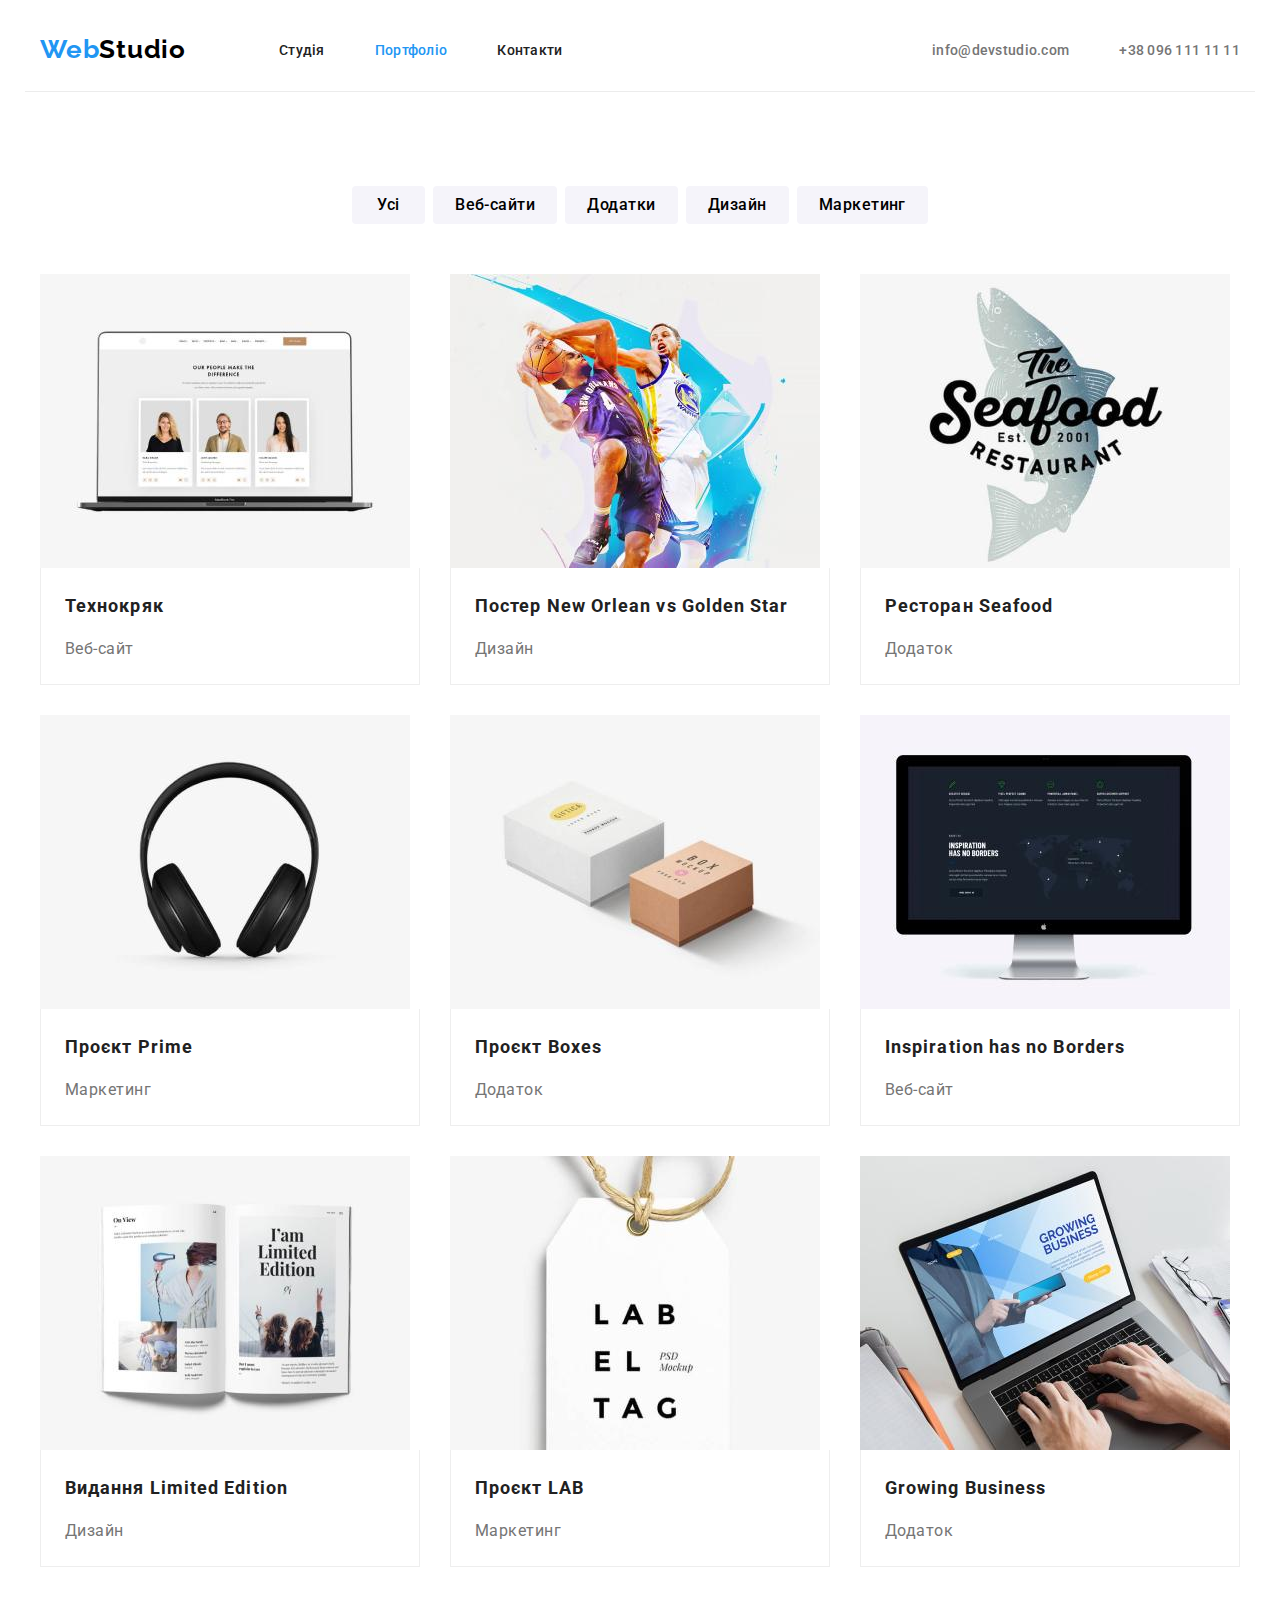
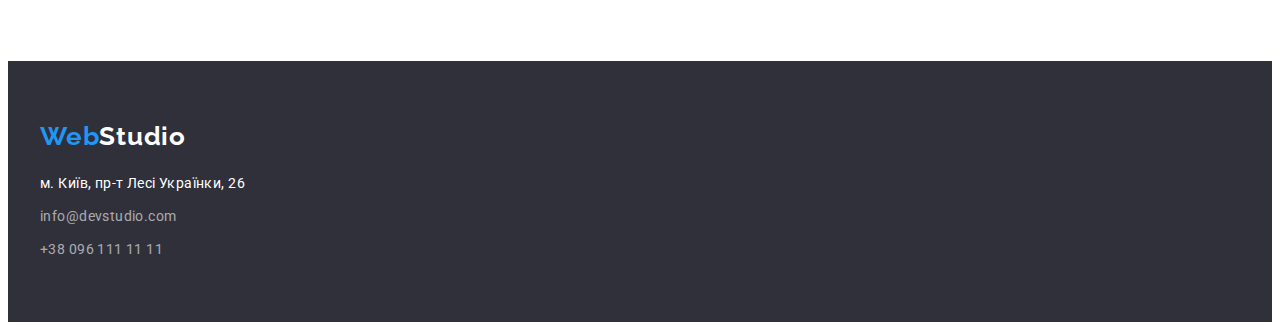
==== commit b23cd9d3: "homework 1.1" ====
--- a/portfolio.html
+++ b/portfolio.html
@@ -196,16 +196,16 @@
         <a href="./index.html" class="logo">Web<span class="footer-logo-ending">Studio</span></a>
         <address>
           <ul class="address-list">
-            <li>
-              <a href="https://goo.gl/maps/nT2pFgaQttPLfZXJ7" class="map-link"
+            <li class="address-item">
+              <a href="https://goo.gl/maps/nT2pFgaQttPLfZXJ7" class="map-link address-link"
                 >м. Київ, пр-т Лесі Українки, 26</a
               >
             </li>
-            <li>
-              <a href="mailto:info@devstudio.com" class="mail-link">info@devstudio.com</a>
-            </li>
-            <li>
-              <a href="tel:+380961111111">+38 096 111 11 11</a>
+            <li class="address-item">
+              <a href="mailto:info@devstudio.com" class="address-link">info@devstudio.com</a>
+            </li>
+            <li class="address-item">
+              <a href="tel:+380961111111" class="address-link">+38 096 111 11 11</a>
             </li>
           </ul>
         </address>
--- a/css/styles.css
+++ b/css/styles.css
@@ -32,7 +32,6 @@
 }
 a {
   text-decoration: none;
-  display: block;
 }
 ul {
   list-style: none;
@@ -73,10 +72,6 @@
 .header-logo-ending {
   color: #000000;
 }
-/* .header-logo-ending:hover,
-.header-logo-ending:focus {
-  color: var(--accent-color);
-} */
 
 /* --------------------------site-nav-------------------------- */
 
@@ -139,10 +134,11 @@
 }
 .hero-container {
   max-width: 696px;
+  padding-top: 200px;
+  padding-bottom: 200px;
 }
 .hero-title {
-  padding-top: 200px;
-  padding-bottom: 32px;
+  margin-bottom: 32px;
 
   font-weight: 900;
   font-size: 44px;
@@ -153,13 +149,11 @@
 }
 .hero .button {
   padding: 10px 32px;
-  margin-bottom: 200px;
 
   color: #ffffff;
   font-weight: 700;
   font-size: 16px;
   line-height: 1.875;
-  /* display: flex; */
   align-items: center;
   letter-spacing: 0.06em;
   background-color: var(--accent-color);
@@ -254,27 +248,25 @@
 footer {
   background-color: #2f303a;
 }
+.container.footer {
+  padding-top: 60px;
+  padding-bottom: 60px;
+}
 
 /* --------------------------footer logo-------------------------- */
 
 .footer .logo {
-  padding-top: 60px;
   margin-bottom: 20px;
   display: inline-block;
 }
 .footer-logo-ending {
   color: #ffffff;
 }
-/* .footer-logo-ending:hover,
-.footer-logo-ending:focus {
-  color: var(--accent-color);
-} */
 
 /* --------------------------address-------------------------- */
 
 .address-list {
   display: inline-block;
-  padding-bottom: 60px;
 
   font-weight: 400;
   font-size: 14px;
@@ -291,10 +283,10 @@
 }
 .address-list .map-link {
   color: #ffffff;
+}
+.address-item:not(:last-child) {
   margin-bottom: 9px;
-}
-.mail-link {
-  margin-bottom: 9px;
+  display: block;
 }
 
 /* --------------------------portfolio.html-------------------------- */
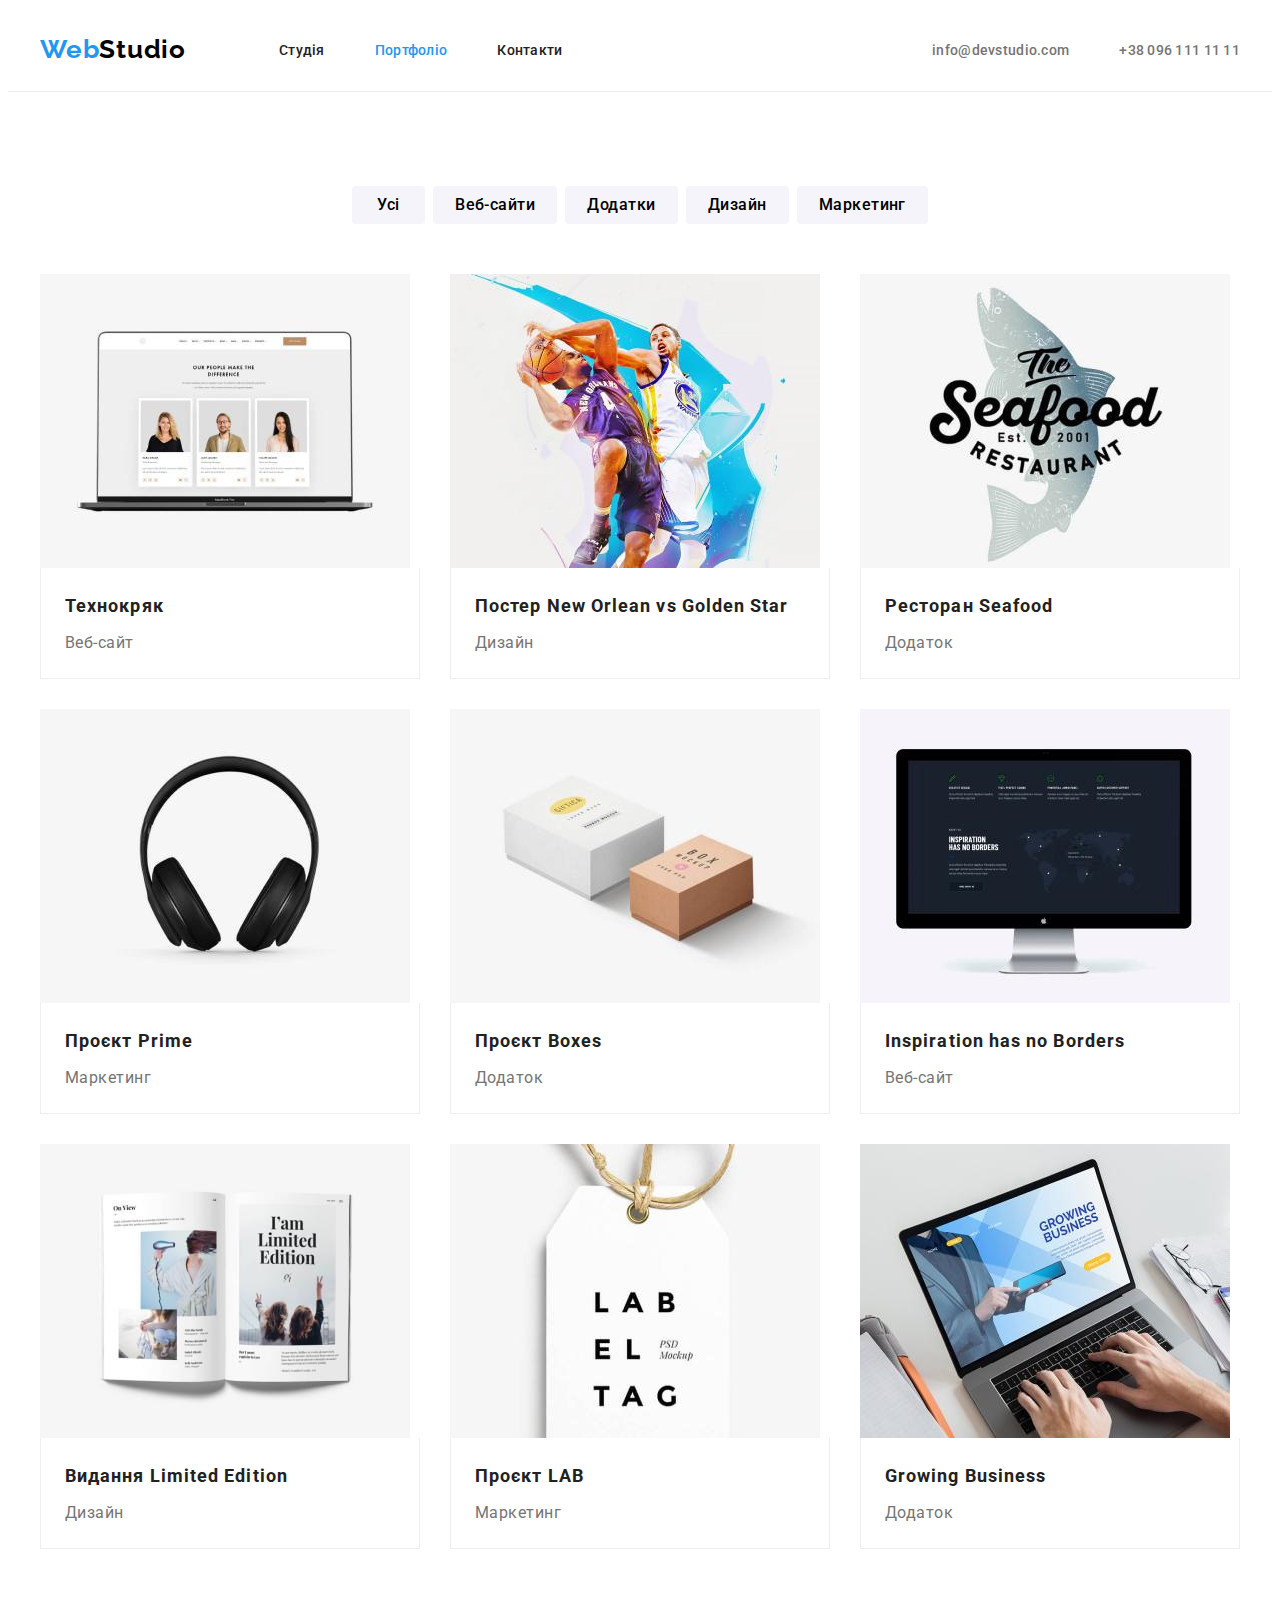
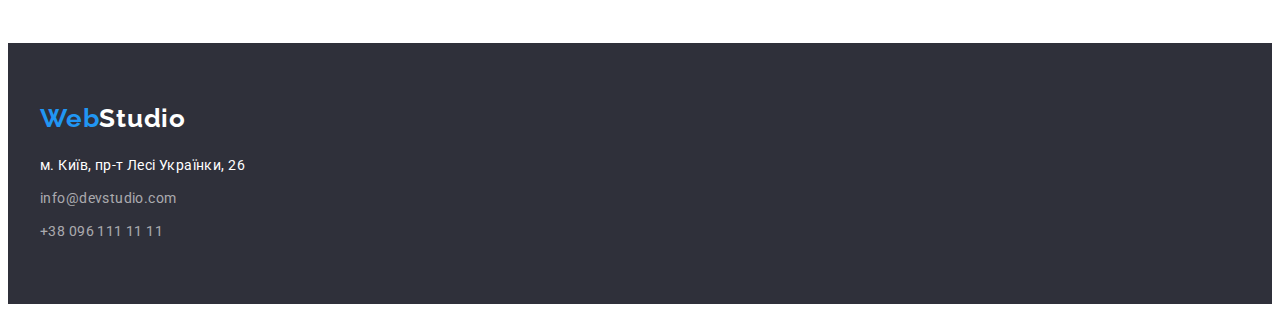
==== commit e9fd26fd: "homework #3 v.1.2" ====
--- a/portfolio.html
+++ b/portfolio.html
@@ -192,7 +192,7 @@
     </main>
 
     <footer>
-      <div class="container footer">
+      <div class="container">
         <a href="./index.html" class="logo">Web<span class="footer-logo-ending">Studio</span></a>
         <address>
           <ul class="address-list">
--- a/css/styles.css
+++ b/css/styles.css
@@ -53,14 +53,15 @@
 /* --------------------------header-------------------------- */
 /* --------------------------logo-------------------------- */
 
-.header {
+header {
+  border-bottom: 1px solid #ececec;
+}
+.container.header {
   display: flex;
   align-items: center;
-  border-bottom: 1px solid #ececec;
 }
 .logo {
   display: flex;
-  margin-right: 93px;
 
   color: var(--accent-color);
   font-family: 'Raleway', sans-serif;
@@ -68,6 +69,9 @@
   font-size: 26px;
   line-height: 1.1923;
   letter-spacing: 0.03em;
+}
+.header .logo {
+  margin-right: 93px;
 }
 .header-logo-ending {
   color: #000000;
@@ -126,16 +130,16 @@
   clip: rect(0 0 0 0);
   overflow: hidden;
 }
+
 .section.hero {
-  padding-top: 0;
-  padding-bottom: 0;
+  padding-top: 200px;
+  padding-bottom: 200px;
+
   text-align: center;
   background-color: #2f303a;
 }
 .hero-container {
   max-width: 696px;
-  padding-top: 200px;
-  padding-bottom: 200px;
 }
 .hero-title {
   margin-bottom: 32px;
@@ -246,16 +250,14 @@
 /* --------------------------footer-------------------------- */
 
 footer {
-  background-color: #2f303a;
-}
-.container.footer {
   padding-top: 60px;
   padding-bottom: 60px;
+  background-color: #2f303a;
 }
 
 /* --------------------------footer logo-------------------------- */
 
-.footer .logo {
+footer .logo {
   margin-bottom: 20px;
   display: inline-block;
 }
@@ -308,6 +310,8 @@
   cursor: pointer;
 }
 .portfolio .title {
+  margin-bottom: 4px;
+
   font-weight: 700;
   font-size: 18px;
   line-height: 2;
